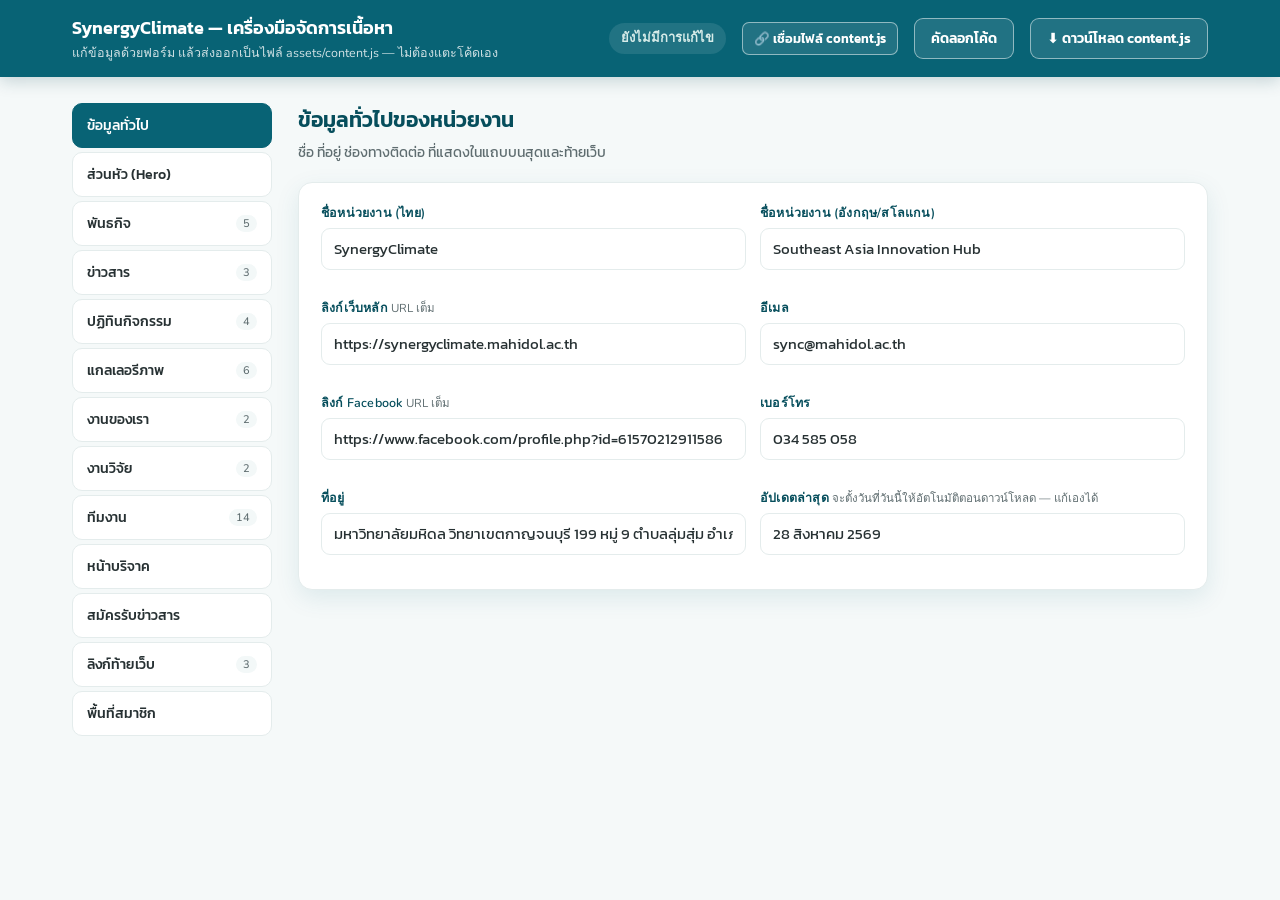
==== admin.html @ 9b673e16 "Initial commit: SynergyClimate hub site Static content hub (content.js-driven) branching off the Syn" ====
<!DOCTYPE html>
<html lang="th">
<head>
<meta charset="UTF-8">
<meta name="viewport" content="width=device-width, initial-scale=1.0">
<title>SynergyClimate — เครื่องมือจัดการเนื้อหา</title>
<meta name="robots" content="noindex, nofollow">

<link rel="preconnect" href="https://fonts.googleapis.com">
<link rel="preconnect" href="https://fonts.gstatic.com" crossorigin>
<link href="https://fonts.googleapis.com/css2?family=Kanit:wght@300;400;500;600;700&family=Nunito:wght@600;700;800&family=Poppins:wght@400;500;600;700&display=swap" rel="stylesheet">

<style>
:root{
  --teal:#086375;--teal-dark:#064e5c;--teal-deep:#053e49;
  --green:#306f5e;--leaf:#5ca05b;--ink:#273133;--muted:#5f6d70;
  --line:#e4ecec;--bg:#f5f9f9;--bg-soft:#f3f8f8;--bg-mint:#eaf4f0;
  --amber:#b4762a;--amber-soft:#fdf4e4;--danger:#c0473b;--danger-soft:#fbeae8;
  --shadow:0 8px 24px rgba(8,99,117,.10);--radius:14px;
  --ff-th:"Kanit","Poppins",system-ui,sans-serif;--ff-ac:"Nunito","Poppins",sans-serif;
}
*{box-sizing:border-box}
html{scroll-behavior:smooth}
body{margin:0;font-family:var(--ff-th);background:var(--bg);color:var(--ink);line-height:1.6}
h1,h2,h3{font-weight:600;margin:0}
input,textarea{font-family:inherit;font-size:14.5px;color:var(--ink)}
button{font-family:inherit;cursor:pointer}

/* ---- Top bar ---- */
.topbar{
  position:sticky;top:0;z-index:40;background:var(--teal);color:#fff;
  box-shadow:0 4px 16px rgba(5,62,73,.2);
}
.topbar-in{max-width:1180px;margin:0 auto;padding:14px 22px;display:flex;align-items:center;gap:16px;flex-wrap:wrap}
.topbar h1{font-size:18px}
.topbar .sub{font-size:12.5px;opacity:.82;font-family:var(--ff-ac)}
.topbar .spacer{flex:1}
.status{font-size:13px;padding:5px 12px;border-radius:999px;font-weight:600;font-family:var(--ff-ac)}
.status.dirty{background:rgba(255,255,255,.16);color:#fff}
.status.clean{background:rgba(255,255,255,.10);color:#d7ece9}
.btn{
  display:inline-flex;align-items:center;gap:7px;padding:9px 16px;border-radius:9px;
  border:1.5px solid transparent;font-weight:600;font-size:14px;transition:transform .1s,background .15s;
}
.btn:hover{transform:translateY(-1px)}
.btn-primary{background:var(--leaf);color:#fff}
.btn-primary:hover{background:#4f9250}
.btn-ghost{background:rgba(255,255,255,.1);color:#fff;border-color:rgba(255,255,255,.5)}
.btn-ghost:hover{background:rgba(255,255,255,.18)}
.btn-outline{background:#fff;color:var(--teal);border-color:var(--line)}
.btn-outline:hover{background:var(--bg-mint)}
.btn-danger{background:var(--danger-soft);color:var(--danger);border-color:#f0cfc9}
.btn-danger:hover{background:#f7ded9}
.btn-sm{padding:6px 11px;font-size:12.5px;border-radius:7px}
.btn:disabled{opacity:.45;cursor:not-allowed;transform:none}

/* ---- Layout ---- */
.shell{max-width:1180px;margin:0 auto;padding:26px 22px 80px;display:grid;grid-template-columns:200px 1fr;gap:26px}
.tabs{display:flex;flex-direction:column;gap:4px;position:sticky;top:78px;align-self:start}
.tab{
  text-align:left;background:#fff;border:1px solid var(--line);border-radius:10px;
  padding:11px 14px;font-size:14px;color:var(--ink);font-weight:500;display:flex;
  align-items:center;justify-content:space-between;gap:8px;
}
.tab .n{font-size:11px;color:var(--muted);background:var(--bg-soft);padding:1px 7px;border-radius:999px;font-family:var(--ff-ac)}
.tab:hover{border-color:#cfe2e2}
.tab.active{background:var(--teal);color:#fff;border-color:var(--teal)}
.tab.active .n{background:rgba(255,255,255,.18);color:#fff}

.panel{display:none}
.panel.active{display:block}
.panel-head{margin-bottom:18px}
.panel-head h2{font-size:21px;color:var(--teal-dark)}
.panel-head p{margin:6px 0 0;color:var(--muted);font-size:13.5px}

/* ---- Cards / forms ---- */
.card{background:#fff;border:1px solid var(--line);border-radius:var(--radius);box-shadow:var(--shadow);padding:20px 22px;margin-bottom:16px}
.grid2{display:grid;grid-template-columns:1fr 1fr;gap:14px}
.field{display:flex;flex-direction:column;gap:5px;margin-bottom:14px}
.field:last-child{margin-bottom:0}
.field span{font-size:12.5px;font-weight:600;color:var(--teal-dark);font-family:var(--ff-ac);letter-spacing:.2px}
.field small{color:var(--muted);font-weight:400;font-size:11.5px;text-transform:none;letter-spacing:0}
.field input[type=text],.field input[type=url],.field input[type=date],.field textarea{
  padding:9px 12px;border:1.5px solid var(--line);border-radius:9px;background:#fff;width:100%;
}
.field input:focus,.field textarea:focus{outline:none;border-color:var(--teal)}
.field textarea{resize:vertical;min-height:64px}
.checkfield{display:flex;align-items:center;gap:9px;font-size:14px;font-weight:600;color:var(--teal-dark)}
.checkfield input{width:17px;height:17px}

.item-card{
  border:1.5px solid var(--line);border-radius:12px;padding:16px 18px;margin-bottom:14px;background:var(--bg-soft);
  position:relative;
}
.item-head{display:flex;align-items:center;justify-content:space-between;margin-bottom:10px}
.item-head .tag{font-size:11.5px;font-weight:700;color:#fff;background:var(--green);padding:2px 10px;border-radius:999px;font-family:var(--ff-ac)}
.item-ctrl{display:flex;gap:6px}
.item-ctrl button{width:30px;height:30px;border-radius:8px;border:1px solid var(--line);background:#fff;color:var(--teal);font-size:14px;line-height:1}
.item-ctrl button:hover{background:var(--bg-mint)}
.item-ctrl button.danger{color:var(--danger)}
.item-ctrl button.danger:hover{background:var(--danger-soft)}
.add-row{margin-top:6px}
.empty-hint{color:var(--muted);font-size:13.5px;padding:18px;text-align:center;border:1.5px dashed var(--line);border-radius:12px}

.warn{
  background:var(--amber-soft);border:1px solid #ecd8ab;color:#7a5117;border-radius:10px;
  padding:11px 14px;font-size:13px;margin-bottom:16px;display:flex;gap:9px;align-items:flex-start;
}
.warn b{color:var(--amber)}
.load-box{
  background:#fff;border:1.5px dashed var(--line);border-radius:12px;padding:16px 18px;margin-bottom:18px;
  display:flex;align-items:center;gap:12px;flex-wrap:wrap;font-size:13.5px;color:var(--muted);
}
.load-box input[type=file]{font-size:13px}

.methods-title{font-size:13px;font-weight:700;color:var(--teal-dark);margin:16px 0 8px;font-family:var(--ff-ac)}

/* ---- Modal (code output) ---- */
.modal-bg{
  position:fixed;inset:0;background:rgba(5,30,35,.55);z-index:80;display:none;
  align-items:center;justify-content:center;padding:26px;
}
.modal-bg.show{display:flex}
.modal{
  background:#fff;border-radius:16px;max-width:820px;width:100%;max-height:82vh;
  display:flex;flex-direction:column;box-shadow:0 30px 70px rgba(0,0,0,.35);
}
.modal-head{padding:18px 22px;border-bottom:1px solid var(--line);display:flex;align-items:center;gap:12px}
.modal-head h3{font-size:16.5px;color:var(--teal-dark)}
.modal-head .spacer{flex:1}
.modal-body{padding:18px 22px;overflow:auto}
.modal-body textarea{
  width:100%;min-height:340px;font-family:ui-monospace,Consolas,monospace;font-size:12.5px;
  border:1px solid var(--line);border-radius:10px;padding:14px;background:#fbfdfd;white-space:pre;
}
.modal-foot{padding:14px 22px;border-top:1px solid var(--line);display:flex;gap:10px;justify-content:flex-end}
.close-x{background:none;border:0;font-size:20px;color:var(--muted);line-height:1;padding:4px}

@media (max-width:820px){
  .shell{grid-template-columns:1fr}
  .tabs{position:static;flex-direction:row;flex-wrap:wrap}
  .grid2{grid-template-columns:1fr}
}
</style>
</head>
<body>

<div class="topbar">
  <div class="topbar-in">
    <div>
      <h1>SynergyClimate — เครื่องมือจัดการเนื้อหา</h1>
      <div class="sub">แก้ข้อมูลด้วยฟอร์ม แล้วส่งออกเป็นไฟล์ assets/content.js — ไม่ต้องแตะโค้ดเอง</div>
    </div>
    <div class="spacer"></div>
    <span id="statusPill" class="status clean">ยังไม่มีการแก้ไข</span>
    <span id="fsConnectStatus" class="sub" style="display:none"></span>
    <span id="fsUnsupportedNote" class="sub" style="display:none">เบราว์เซอร์นี้บันทึกไฟล์ตรงไม่ได้ — ใช้ปุ่มดาวน์โหลดแทน</span>
    <button class="btn btn-ghost btn-sm" id="btnConnectFile" style="display:none">🔗 เชื่อมไฟล์ content.js</button>
    <button class="btn btn-ghost" id="btnCopy">คัดลอกโค้ด</button>
    <button class="btn btn-ghost" id="btnDownload">⬇ ดาวน์โหลด content.js</button>
    <button class="btn btn-primary" id="btnSaveDirect" style="display:none">💾 อัปเดต content.js เลย</button>
  </div>
</div>

<div class="shell">
  <nav class="tabs" id="tabs"></nav>
  <main id="panels"></main>
</div>

<div class="modal-bg" id="modalBg">
  <div class="modal">
    <div class="modal-head">
      <h3>โค้ด content.js ที่สร้างจากข้อมูลปัจจุบัน</h3>
      <div class="spacer"></div>
      <button class="close-x" id="modalClose">✕</button>
    </div>
    <div class="modal-body">
      <p style="margin:0 0 10px;color:var(--muted);font-size:13.5px">
        คัดลอกข้อความทั้งหมดด้านล่าง แล้ววางทับไฟล์ <code>assets/content.js</code> เดิม
        หรือกดปุ่ม "ดาวน์โหลด" เพื่อได้ไฟล์พร้อมใช้ทันที —
        หรือถ้าเชื่อมไฟล์ไว้แล้ว ใช้ปุ่ม <b>"💾 อัปเดต content.js เลย"</b> ที่แถบด้านบนแทนได้เลย ไม่ต้องคัดลอก-วางเอง
      </p>
      <textarea id="codeOut" readonly spellcheck="false"></textarea>
    </div>
    <div class="modal-foot">
      <button class="btn btn-outline" id="btnCopy2">คัดลอกโค้ด</button>
      <button class="btn btn-primary" id="btnDownload2">⬇ ดาวน์โหลดไฟล์</button>
    </div>
  </div>
</div>

<!-- โหลดข้อมูลปัจจุบันจาก content.js อัตโนมัติ (ไฟล์ต้องอยู่โฟลเดอร์เดียวกับเว็บ) -->
<script src="assets/content.js"></script>

<script>
(function () {
  "use strict";

  /* ---------------------------------------------------------------------
   *  ข้อมูลตั้งต้น: ถ้ามี window.SYNC จาก assets/content.js ให้ใช้เลย
   *  ถ้าไม่มี (เช่น เปิดไฟล์นี้แยกไว้) จะเริ่มจากโครงสร้างว่างเปล่า
   * ------------------------------------------------------------------- */
  function blankState() {
    return {
      site: { brandTh:"", brandEn:"", mainSite:"", email:"", facebook:"", phone:"", address:"", updated:"" },
      memberArea: { enabled:false, label:"สำหรับสมาชิก", url:"" },
      hero: { eyebrow:"", titleTh:"", subtitle:"", primaryLabel:"", primaryHref:"", secondaryLabel:"", secondaryHref:"" },
      mission: { intro:"", pillars:[] },
      news: [], events: [], gallery: [], projects: [], publications: [], team: [],
      research: { intro:"", murexEnabled:true, murexLabel:"ดูผลงานวิจัยทั้งหมดบน MUREX (Mahidol Research EXperts)", murexUrl:"https://murex.mahidol.ac.th/" },
      donate: { intro:"", methods:[], qrImage:"", officialLabel:"", officialHref:"", note:"" },
      newsletter: { enabled:false, title:"", subtitle:"", actionUrl:"", emailField:"email", buttonLabel:"สมัครรับข่าวสาร", note:"" },
      footerLinks: [],
    };
  }

  var state = window.SYNC ? JSON.parse(JSON.stringify(window.SYNC)) : blankState();
  var loadedFromFile = !!window.SYNC;
  var dirty = false;

  function markDirty() {
    dirty = true;
    var pill = document.getElementById("statusPill");
    pill.textContent = "มีการแก้ไขที่ยังไม่ได้ดาวน์โหลด";
    pill.className = "status dirty";
  }
  window.addEventListener("beforeunload", function (e) {
    if (dirty) { e.preventDefault(); e.returnValue = ""; }
  });

  /* ---------------------------------------------------------------------
   *  Helper: สร้างฟอร์มช่องเดียว (สำหรับ object เดี่ยว เช่น site, hero)
   * ------------------------------------------------------------------- */
  function el(tag, cls, html) {
    var e = document.createElement(tag);
    if (cls) e.className = cls;
    if (html != null) e.innerHTML = html;
    return e;
  }

  function makeField(labelText, hint, value, onChange, opts) {
    opts = opts || {};
    var wrap = el("label", "field");
    wrap.appendChild(el("span", null, labelText + (hint ? ' <small>' + hint + '</small>' : "")));
    var input;
    if (opts.textarea) {
      input = document.createElement("textarea");
    } else {
      input = document.createElement("input");
      input.type = opts.type || "text";
    }
    input.value = value || "";
    if (opts.placeholder) input.placeholder = opts.placeholder;
    input.addEventListener("input", function () {
      onChange(input.value);
      markDirty();
    });
    wrap.appendChild(input);
    return wrap;
  }

  function makeCheckField(labelText, checked, onChange) {
    var wrap = el("label", "field checkfield");
    var input = document.createElement("input");
    input.type = "checkbox";
    input.checked = !!checked;
    input.addEventListener("change", function () { onChange(input.checked); markDirty(); });
    wrap.appendChild(input);
    wrap.appendChild(document.createTextNode(labelText));
    return wrap;
  }

  /* ---------------------------------------------------------------------
   *  Helper: ตัวแก้ไข "รายการ" (list ของ object) เช่น news, events, team
   * ------------------------------------------------------------------- */
  function renderListEditor(container, list, fields, opts) {
    opts = opts || {};
    container.innerHTML = "";
    if (!list.length) {
      container.appendChild(el("div", "empty-hint", "ยังไม่มีรายการ — กดปุ่ม “+ เพิ่ม" + (opts.itemNoun || "รายการ") + "” ด้านล่าง"));
    }
    list.forEach(function (item, idx) {
      var card = el("div", "item-card");
      var head = el("div", "item-head");
      head.appendChild(el("span", "tag", (opts.itemNoun || "รายการ") + " #" + (idx + 1)));
      var ctrl = el("div", "item-ctrl");

      var up = el("button", null, "↑"); up.title = "เลื่อนขึ้น"; up.disabled = idx === 0;
      up.addEventListener("click", function () {
        if (idx === 0) return;
        var tmp = list[idx - 1]; list[idx - 1] = list[idx]; list[idx] = tmp;
        markDirty(); renderListEditor(container, list, fields, opts);
      });
      var down = el("button", null, "↓"); down.title = "เลื่อนลง"; down.disabled = idx === list.length - 1;
      down.addEventListener("click", function () {
        if (idx === list.length - 1) return;
        var tmp = list[idx + 1]; list[idx + 1] = list[idx]; list[idx] = tmp;
        markDirty(); renderListEditor(container, list, fields, opts);
      });
      var del = el("button", "danger", "✕"); del.title = "ลบรายการนี้";
      del.addEventListener("click", function () {
        if (!confirm("ลบ" + (opts.itemNoun || "รายการ") + "นี้ใช่ไหม?")) return;
        list.splice(idx, 1);
        markDirty(); renderListEditor(container, list, fields, opts);
      });
      ctrl.appendChild(up); ctrl.appendChild(down); ctrl.appendChild(del);
      head.appendChild(ctrl);
      card.appendChild(head);

      // เรียงฟิลด์ตามลำดับที่กำหนดไว้จริง ๆ (ไม่ใช่ full ก่อนเสมอ) —
      // จัดเป็นแถว 2 คอลัมน์เมื่อเจอฟิลด์ไม่ full ติดกัน แล้วขึ้นเต็มแถวเมื่อเจอฟิลด์ full
      var pendingGrid = null;
      function flushGrid() {
        if (pendingGrid && pendingGrid.children.length) card.appendChild(pendingGrid);
        pendingGrid = null;
      }
      fields.forEach(function (f) {
        var fieldWrap = makeField(f.label, f.hint, item[f.key], function (v) { item[f.key] = v; }, {
          textarea: f.type === "textarea",
          type: f.type === "date" ? "date" : "text",
          placeholder: f.placeholder,
        });
        if (f.full) {
          flushGrid();
          card.appendChild(fieldWrap);
        } else {
          if (!pendingGrid) pendingGrid = el("div", "grid2");
          pendingGrid.appendChild(fieldWrap);
        }
      });
      flushGrid();
      container.appendChild(card);
    });

    var addBtn = el("button", "btn btn-outline add-row", "+ เพิ่ม" + (opts.itemNoun || "รายการ"));
    addBtn.addEventListener("click", function () {
      var blank = {};
      fields.forEach(function (f) { blank[f.key] = f.default || ""; });
      list.push(blank);
      markDirty(); renderListEditor(container, list, fields, opts);
    });
    container.appendChild(addBtn);
  }

  /* ---------------------------------------------------------------------
   *  นิยามแท็บทั้งหมด
   * ------------------------------------------------------------------- */
  var TABS = [
    { key: "site", label: "ข้อมูลทั่วไป", count: null },
    { key: "hero", label: "ส่วนหัว (Hero)", count: null },
    { key: "mission", label: "พันธกิจ", count: function () { return state.mission.pillars.length; } },
    { key: "news", label: "ข่าวสาร", count: function () { return state.news.length; } },
    { key: "events", label: "ปฏิทินกิจกรรม", count: function () { return state.events.length; } },
    { key: "gallery", label: "แกลเลอรีภาพ", count: function () { return state.gallery.length; } },
    { key: "projects", label: "งานของเรา", count: function () { return state.projects.length; } },
    { key: "publications", label: "งานวิจัย", count: function () { return state.publications.length; } },
    { key: "team", label: "ทีมงาน", count: function () { return state.team.length; } },
    { key: "donate", label: "หน้าบริจาค", count: null },
    { key: "newsletter", label: "สมัครรับข่าวสาร", count: null },
    { key: "footerLinks", label: "ลิงก์ท้ายเว็บ", count: function () { return state.footerLinks.length; } },
    { key: "memberArea", label: "พื้นที่สมาชิก", count: null },
  ];

  var tabsEl = document.getElementById("tabs");
  var panelsEl = document.getElementById("panels");
  var panelBuilders = {};
  var panelEls = {};

  function activateTab(key) {
    TABS.forEach(function (t) {
      document.getElementById("tab-" + t.key).classList.toggle("active", t.key === key);
      panelEls[t.key].classList.toggle("active", t.key === key);
    });
    location.hash = key;
  }

  TABS.forEach(function (t) {
    var btn = el("button", "tab", '<span>' + t.label + '</span>');
    btn.id = "tab-" + t.key;
    if (t.count) {
      var n = el("span", "n", String(t.count()));
      btn.appendChild(n);
      t._countEl = n;
    }
    btn.addEventListener("click", function () { activateTab(t.key); });
    tabsEl.appendChild(btn);

    var panel = el("div", "panel");
    panel.id = "panel-" + t.key;
    panelsEl.appendChild(panel);
    panelEls[t.key] = panel;
  });

  function refreshCounts() {
    TABS.forEach(function (t) { if (t._countEl) t._countEl.textContent = String(t.count()); });
  }

  /* ---------------------------------------------------------------------
   *  Panel: ข้อมูลทั่วไป (site)
   * ------------------------------------------------------------------- */
  (function buildSitePanel() {
    var p = panelEls.site;
    p.appendChild(el("div", "panel-head", "<h2>ข้อมูลทั่วไปของหน่วยงาน</h2><p>ชื่อ ที่อยู่ ช่องทางติดต่อ ที่แสดงในแถบบนสุดและท้ายเว็บ</p>"));
    var card = el("div", "card");
    var grid = el("div", "grid2");
    var s = state.site;
    grid.appendChild(makeField("ชื่อหน่วยงาน (ไทย)", null, s.brandTh, function (v) { s.brandTh = v; }));
    grid.appendChild(makeField("ชื่อหน่วยงาน (อังกฤษ/สโลแกน)", null, s.brandEn, function (v) { s.brandEn = v; }));
    grid.appendChild(makeField("ลิงก์เว็บหลัก", "URL เต็ม", s.mainSite, function (v) { s.mainSite = v; }));
    grid.appendChild(makeField("อีเมล", null, s.email, function (v) { s.email = v; }));
    grid.appendChild(makeField("ลิงก์ Facebook", "URL เต็ม", s.facebook, function (v) { s.facebook = v; }));
    grid.appendChild(makeField("เบอร์โทร", null, s.phone, function (v) { s.phone = v; }));
    grid.appendChild(makeField("ที่อยู่", null, s.address, function (v) { s.address = v; }));
    grid.appendChild(makeField("อัปเดตล่าสุด", "จะตั้งวันที่วันนี้ให้อัตโนมัติตอนดาวน์โหลด — แก้เองได้", s.updated, function (v) { s.updated = v; }));
    card.appendChild(grid);
    p.appendChild(card);
  })();

  /* ---------------------------------------------------------------------
   *  Panel: Hero
   * ------------------------------------------------------------------- */
  (function buildHeroPanel() {
    var p = panelEls.hero;
    p.appendChild(el("div", "panel-head", "<h2>ส่วนหัว (Hero)</h2><p>ข้อความใหญ่ที่แสดงบนสุดของหน้าเว็บ พร้อมปุ่ม 2 ปุ่ม</p>"));
    var card = el("div", "card");
    var h = state.hero;
    card.appendChild(makeField("ป้ายเล็กด้านบน (eyebrow)", null, h.eyebrow, function (v) { h.eyebrow = v; }));
    card.appendChild(makeField("หัวข้อใหญ่", null, h.titleTh, function (v) { h.titleTh = v; }));
    card.appendChild(makeField("คำอธิบายย่อย", null, h.subtitle, function (v) { h.subtitle = v; }, { textarea: true }));
    var grid = el("div", "grid2");
    grid.appendChild(makeField("ปุ่มหลัก — ข้อความ", null, h.primaryLabel, function (v) { h.primaryLabel = v; }));
    grid.appendChild(makeField("ปุ่มหลัก — ลิงก์", null, h.primaryHref, function (v) { h.primaryHref = v; }));
    grid.appendChild(makeField("ปุ่มรอง — ข้อความ", null, h.secondaryLabel, function (v) { h.secondaryLabel = v; }));
    grid.appendChild(makeField("ปุ่มรอง — ลิงก์", null, h.secondaryHref, function (v) { h.secondaryHref = v; }));
    card.appendChild(grid);
    p.appendChild(card);
  })();

  /* ---------------------------------------------------------------------
   *  Panel: พันธกิจ (mission) — มี intro + รายการเสาหลัก (pillars)
   * ------------------------------------------------------------------- */
  (function buildMissionPanel() {
    var p = panelEls.mission;
    p.appendChild(el("div", "panel-head", "<h2>พันธกิจ</h2><p>ข้อความนำ + รายการเสาหลักของพันธกิจ แสดงเป็นการ์ดถัดจากข่าวสารในหน้าเว็บ</p>"));
    var mo = state.mission;
    var card = el("div", "card");
    card.appendChild(makeField("ข้อความนำ (แสดงเหนือการ์ดเสาหลัก)", null, mo.intro, function (v) { mo.intro = v; }, { textarea: true }));
    p.appendChild(card);

    var listCard = el("div", "card");
    listCard.appendChild(el("div", "methods-title", "เสาหลักของพันธกิจ"));
    var listContainer = el("div");
    listCard.appendChild(listContainer);
    renderListEditor(listContainer, mo.pillars, [
      { key: "title", label: "หัวข้อเสาหลัก", full: true },
      { key: "summary", label: "รายละเอียด", type: "textarea", full: true },
    ], { itemNoun: "เสาหลัก" });
    p.appendChild(listCard);
    var mo2 = new MutationObserver(refreshCounts);
    mo2.observe(listContainer, { childList: true, subtree: true });
  })();

  /* ---------------------------------------------------------------------
   *  Panels แบบรายการ (list): news / events / gallery / projects /
   *  publications / team / footerLinks
   * ------------------------------------------------------------------- */
  function buildListPanel(key, title, desc, fields, itemNoun) {
    var p = panelEls[key];
    p.appendChild(el("div", "panel-head", "<h2>" + title + "</h2><p>" + desc + "</p>"));
    var container = el("div");
    p.appendChild(container);
    renderListEditor(container, state[key], fields, { itemNoun: itemNoun });
    // wrap renderListEditor to also refresh tab counts
    var origList = state[key];
    var mo = new MutationObserver(refreshCounts);
    mo.observe(container, { childList: true, subtree: true });
  }

  buildListPanel("news", "ข่าวสาร", "เรียงจากใหม่ไปเก่า (อันบนสุดจะแสดงก่อน)", [
    { key: "date", label: "วันที่", placeholder: "1 สิงหาคม 2568" },
    { key: "tag", label: "แท็ก", placeholder: "ข่าว / ประกาศ / กิจกรรม" },
    { key: "title", label: "หัวข้อข่าว", full: true },
    { key: "summary", label: "รายละเอียดย่อ", type: "textarea", full: true },
    { key: "image", label: "ลิงก์รูป (ไม่ใส่ก็ได้)" },
    { key: "link", label: "ลิงก์อ่านต่อ (ไม่ใส่ก็ได้)" },
  ], "ข่าว");

  buildListPanel("events", "ปฏิทินกิจกรรม", "วันที่จะถูกบันทึกในรูปแบบ ค.ศ.-เดือน-วัน ให้อัตโนมัติจากช่องเลือกวันที่", [
    { key: "date", label: "วันที่", type: "date" },
    { key: "time", label: "เวลา", placeholder: "09:00–16:00 (เว้นว่างได้)" },
    { key: "title", label: "ชื่อกิจกรรม", full: true },
    { key: "location", label: "สถานที่" },
    { key: "link", label: "ลิงก์รายละเอียด (ไม่ใส่ก็ได้)" },
  ], "กิจกรรม");

  buildListPanel("gallery", "แกลเลอรีภาพกิจกรรม", "ใส่ลิงก์รูปและคำบรรยายสั้น ๆ — เว้นรูปว่างได้ (จะขึ้นลายใบไม้แทน)", [
    { key: "image", label: "ลิงก์รูป (URL)", full: true },
    { key: "caption", label: "คำบรรยายภาพ", full: true },
  ], "รูป");

  buildListPanel("projects", "งานของเรา / โครงการ", "โครงการหรือแผนงานที่กำลังดำเนินการหรือเสร็จสิ้นแล้ว", [
    { key: "title", label: "ชื่อโครงการ", full: true },
    { key: "status", label: "สถานะ", placeholder: "กำลังดำเนินการ / เสร็จสิ้น / เตรียมการ" },
    { key: "summary", label: "รายละเอียดย่อ", type: "textarea", full: true },
    { key: "image", label: "ลิงก์รูป (ไม่ใส่ก็ได้)" },
    { key: "link", label: "ลิงก์รายละเอียด (ไม่ใส่ก็ได้)" },
  ], "โครงการ");

  /* ---------------------------------------------------------------------
   *  การ์ดตั้งค่า: ลิงก์ MUREX (Mahidol Research EXperts) — อยู่ในแท็บ "งานวิจัย"
   * ------------------------------------------------------------------- */
  (function buildResearchMurexCard() {
    var p = panelEls.publications;
    p.appendChild(el("div", "panel-head", "<h2>ลิงก์ MUREX (Mahidol Research EXperts)</h2><p>ปุ่ม \"ดูผลงานวิจัยทั้งหมดบน MUREX\" ที่แสดงท้ายส่วนงานวิจัยในหน้าเว็บ — ลิงก์ไปยังฐานข้อมูลนักวิจัย/ผลงานกลางของมหาวิทยาลัยมหิดล (murex.mahidol.ac.th)</p>"));
    var card = el("div", "card");
    var r = state.research;
    card.appendChild(makeField("คำอธิบายขอบเขตงานวิจัย (แสดงเหนือรายการผลงาน)", null, r.intro, function (v) { r.intro = v; }, { textarea: true }));
    card.appendChild(makeCheckField("แสดงปุ่มลิงก์ไป MUREX", r.murexEnabled, function (v) { r.murexEnabled = v; }));
    card.appendChild(makeField("ข้อความปุ่ม", null, r.murexLabel, function (v) { r.murexLabel = v; }));
    card.appendChild(makeField("ลิงก์ MUREX", "ค่าเริ่มต้นคือหน้าแรก MUREX — แนะนำให้เปลี่ยนเป็นลิงก์หน้าหน่วยงาน/นักวิจัยของทีมโดยตรง (หาได้ที่ murex.mahidol.ac.th)", r.murexUrl, function (v) { r.murexUrl = v; }));
    p.appendChild(card);
  })();

  buildListPanel("publications", "งานวิจัย / เอกสารเผยแพร่", "ผลงานวิจัยและรายงานที่เผยแพร่", [
    { key: "year", label: "ปี" },
    { key: "title", label: "ชื่อผลงาน", full: true },
    { key: "authors", label: "ผู้เขียน" },
    { key: "venue", label: "ประเภท", placeholder: "Working Paper / Journal / Technical Report" },
    { key: "link", label: "ลิงก์ไฟล์ PDF (ไม่ใส่ก็ได้)" },
  ], "ผลงาน");

  buildListPanel("team", "ทีมงาน / บุคลากร", "รายชื่อทีมงาน — ไม่ใส่รูปได้ (จะขึ้นเป็นช่องลายใบไม้แทน)", [
    { key: "name", label: "ชื่อ–นามสกุล" },
    { key: "role", label: "ตำแหน่ง" },
    { key: "photo", label: "ลิงก์รูปถ่าย (ไม่ใส่ก็ได้)" },
    { key: "photoPosition", label: "ตำแหน่งโฟกัสรูป (ไม่ใส่ก็ได้)", placeholder: "เช่น center top / center 15% / center bottom", full: true },
    { key: "link", label: "ลิงก์โปรไฟล์ (ไม่ใส่ก็ได้)" },
  ], "คน");

  buildListPanel("footerLinks", "ลิงก์ท้ายเว็บ", "เมนูลิงก์ที่แสดงในส่วนท้ายเว็บ (footer)", [
    { key: "label", label: "ข้อความลิงก์" },
    { key: "href", label: "URL" },
  ], "ลิงก์");

  /* ---------------------------------------------------------------------
   *  Panel: หน้าบริจาค (donate) — มี methods เป็น list ซ้อนอยู่ข้างใน
   * ------------------------------------------------------------------- */
  (function buildDonatePanel() {
    var p = panelEls.donate;
    p.appendChild(el("div", "panel-head", "<h2>หน้าบริจาค</h2><p>ข้อมูลช่องทางบริจาค — ควรใช้ช่องทางทางการของมหาวิทยาลัยและตรวจสอบกับหน่วยงานการเงินก่อนเผยแพร่</p>"));
    p.appendChild(el("div", "warn", "<b>⚠️ ข้อควรระวัง:</b> ตรวจสอบให้แน่ใจว่าไม่มีข้อความในวงเล็บ [ ... ] หลงเหลืออยู่ก่อนเผยแพร่จริง"));

    var d = state.donate;
    var card = el("div", "card");
    card.appendChild(makeField("ข้อความนำ", null, d.intro, function (v) { d.intro = v; }, { textarea: true }));
    p.appendChild(card);

    var mCard = el("div", "card");
    mCard.appendChild(el("div", "methods-title", "ช่องทางบริจาค"));
    var mContainer = el("div");
    mCard.appendChild(mContainer);
    renderListEditor(mContainer, d.methods, [
      { key: "label", label: "หัวข้อ", placeholder: "ชื่อบัญชี / ธนาคาร / พร้อมเพย์" },
      { key: "value", label: "ข้อมูล", full: true },
      { key: "note", label: "หมายเหตุ (ไม่ใส่ก็ได้)", full: true },
    ], { itemNoun: "ช่องทาง" });
    p.appendChild(mCard);

    var card2 = el("div", "card");
    card2.appendChild(makeField("ลิงก์รูป QR พร้อมเพย์ (ไม่ใส่ก็ได้)", null, d.qrImage, function (v) { d.qrImage = v; }));
    var grid = el("div", "grid2");
    grid.appendChild(makeField("ข้อความลิงก์ช่องทางทางการ", null, d.officialLabel, function (v) { d.officialLabel = v; }));
    grid.appendChild(makeField("ลิงก์หน้าบริจาคทางการ (ไม่ใส่ก็ได้)", null, d.officialHref, function (v) { d.officialHref = v; }));
    card2.appendChild(grid);
    card2.appendChild(makeField("หมายเหตุท้ายกล่อง", null, d.note, function (v) { d.note = v; }, { textarea: true }));
    p.appendChild(card2);
  })();

  /* ---------------------------------------------------------------------
   *  Panel: สมัครรับข่าวสาร (newsletter)
   * ------------------------------------------------------------------- */
  (function buildNewsletterPanel() {
    var p = panelEls.newsletter;
    p.appendChild(el("div", "panel-head", "<h2>สมัครรับข่าวสาร</h2><p>แถบฟอร์มอีเมล — ต้องเชื่อมกับบริการอย่าง MailerLite/Brevo ก่อนถึงจะเก็บรายชื่อได้ (ดู README)</p>"));
    var n = state.newsletter;
    var card = el("div", "card");
    card.appendChild(makeCheckField("เปิดใช้งานแถบสมัครรับข่าวสาร", n.enabled, function (v) { n.enabled = v; }));
    card.appendChild(makeField("หัวข้อ", null, n.title, function (v) { n.title = v; }));
    card.appendChild(makeField("คำอธิบายย่อย", null, n.subtitle, function (v) { n.subtitle = v; }, { textarea: true }));
    var grid = el("div", "grid2");
    grid.appendChild(makeField("Action URL ของฟอร์ม", "จากบริการ newsletter", n.actionUrl, function (v) { n.actionUrl = v; }));
    grid.appendChild(makeField("ชื่อช่องอีเมล (emailField)", "MailerLite: fields[email] · Brevo/Mailchimp: EMAIL", n.emailField, function (v) { n.emailField = v; }));
    card.appendChild(grid);
    card.appendChild(makeField("ข้อความปุ่ม", null, n.buttonLabel, function (v) { n.buttonLabel = v; }));
    card.appendChild(makeField("หมายเหตุใต้ฟอร์ม", null, n.note, function (v) { n.note = v; }));
    p.appendChild(card);
  })();

  /* ---------------------------------------------------------------------
   *  Panel: พื้นที่สมาชิก (memberArea)
   * ------------------------------------------------------------------- */
  (function buildMemberPanel() {
    var p = panelEls.memberArea;
    p.appendChild(el("div", "panel-head", "<h2>พื้นที่เฉพาะสมาชิก</h2><p>ปุ่ม 🔒 มุมขวาบน — เป็นแค่ลิงก์ไปยังพื้นที่จริงที่มีระบบล็อกอินเอง (เช่น Google Sheet ที่แชร์เฉพาะบัญชี) ดู README-พื้นที่สมาชิก.md</p>"));
    var m = state.memberArea;
    var card = el("div", "card");
    card.appendChild(makeCheckField("แสดงปุ่มพื้นที่สมาชิก", m.enabled, function (v) { m.enabled = v; }));
    card.appendChild(makeField("ข้อความปุ่ม", null, m.label, function (v) { m.label = v; }));
    card.appendChild(makeField("ลิงก์พื้นที่สมาชิก", "ตั้งค่าแชร์เฉพาะสมาชิกไว้แล้ว", m.url, function (v) { m.url = v; }));
    p.appendChild(card);
  })();

  /* ---------------------------------------------------------------------
   *  ตัวสร้างโค้ด content.js จาก state
   * ------------------------------------------------------------------- */
  function jsStr(s) {
    s = (s === undefined || s === null) ? "" : String(s);
    return '"' + s.replace(/\\/g, "\\\\").replace(/"/g, '\\"').replace(/\r?\n/g, "\\n") + '"';
  }
  function pad(n) { return "  ".repeat(n); }

  function serializeObj(obj, keyOrder, indent) {
    var lines = [];
    keyOrder.forEach(function (k) {
      lines.push(pad(indent) + k + ": " + jsStr(obj[k]) + ",");
    });
    return lines.join("\n");
  }

  function serializeList(list, keyOrder, indent) {
    if (!list.length) return pad(indent) + "";
    return list.map(function (item) {
      var inner = keyOrder.map(function (k) {
        return pad(indent + 1) + k + ": " + jsStr(item[k]) + ",";
      }).join("\n");
      return pad(indent) + "{\n" + inner + "\n" + pad(indent) + "},";
    }).join("\n");
  }

  function todayThaiDate() {
    var months = ["มกราคม","กุมภาพันธ์","มีนาคม","เมษายน","พฤษภาคม","มิถุนายน","กรกฎาคม","สิงหาคม","กันยายน","ตุลาคม","พฤศจิกายน","ธันวาคม"];
    var d = new Date();
    return d.getDate() + " " + months[d.getMonth()] + " " + (d.getFullYear() + 543);
  }

  function generateCode() {
    state.site.updated = todayThaiDate();
    var s = state, out = [];
    out.push("/* ============================================================================");
    out.push(" *  content.js  —  ไฟล์เนื้อหาของเว็บ SynergyClimate");
    out.push(" *  ไฟล์นี้สร้าง/อัปเดตโดยเครื่องมือ admin.html — แก้ต่อผ่านฟอร์มได้เสมอ");
    out.push(" *  (หรือจะแก้ในไฟล์นี้ตรง ๆ ก็ได้ตามคู่มือ README-วิธีอัปเดต.md)");
    out.push(" * ========================================================================== */");
    out.push("");
    out.push("window.SYNC = {");
    out.push("");
    out.push("  site: {");
    out.push(serializeObj(s.site, ["brandTh","brandEn","mainSite","email","facebook","phone","address","updated"], 2));
    out.push("  },");
    out.push("");
    out.push("  memberArea: {");
    out.push(pad(2) + "enabled: " + !!s.memberArea.enabled + ",");
    out.push(serializeObj(s.memberArea, ["label","url"], 2));
    out.push("  },");
    out.push("");
    out.push("  hero: {");
    out.push(serializeObj(s.hero, ["eyebrow","titleTh","subtitle","primaryLabel","primaryHref","secondaryLabel","secondaryHref"], 2));
    out.push("  },");
    out.push("");
    out.push("  mission: {");
    out.push(pad(2) + "intro: " + jsStr(s.mission.intro) + ",");
    out.push(pad(2) + "pillars: [");
    out.push(serializeList(s.mission.pillars, ["title","summary"], 3));
    out.push(pad(2) + "],");
    out.push("  },");
    out.push("");
    out.push("  news: [");
    out.push(serializeList(s.news, ["date","tag","title","summary","image","link"], 2));
    out.push("  ],");
    out.push("");
    out.push("  events: [");
    out.push(serializeList(s.events, ["date","time","title","location","link"], 2));
    out.push("  ],");
    out.push("");
    out.push("  gallery: [");
    out.push(serializeList(s.gallery, ["image","caption"], 2));
    out.push("  ],");
    out.push("");
    out.push("  projects: [");
    out.push(serializeList(s.projects, ["title","status","summary","image","link"], 2));
    out.push("  ],");
    out.push("");
    out.push("  research: {");
    out.push(pad(2) + "intro: " + jsStr(s.research.intro) + ",");
    out.push(pad(2) + "murexEnabled: " + !!s.research.murexEnabled + ",");
    out.push(serializeObj(s.research, ["murexLabel","murexUrl"], 2));
    out.push("  },");
    out.push("");
    out.push("  publications: [");
    out.push(serializeList(s.publications, ["year","title","authors","venue","link"], 2));
    out.push("  ],");
    out.push("");
    out.push("  team: [");
    out.push(serializeList(s.team, ["name","role","photo","photoPosition","link"], 2));
    out.push("  ],");
    out.push("");
    out.push("  donate: {");
    out.push(pad(2) + "intro: " + jsStr(s.donate.intro) + ",");
    out.push(pad(2) + "methods: [");
    out.push(serializeList(s.donate.methods, ["label","value","note"], 3));
    out.push(pad(2) + "],");
    out.push(serializeObj(s.donate, ["qrImage","officialLabel","officialHref","note"], 2));
    out.push("  },");
    out.push("");
    out.push("  newsletter: {");
    out.push(pad(2) + "enabled: " + !!s.newsletter.enabled + ",");
    out.push(serializeObj(s.newsletter, ["title","subtitle","actionUrl","emailField","buttonLabel","note"], 2));
    out.push("  },");
    out.push("");
    out.push("  footerLinks: [");
    out.push(serializeList(s.footerLinks, ["label","href"], 2));
    out.push("  ],");
    out.push("};");
    out.push("");
    return out.join("\n");
  }

  /* ---------------------------------------------------------------------
   *  ปุ่มดาวน์โหลด / คัดลอก / preview modal
   * ------------------------------------------------------------------- */
  var modalBg = document.getElementById("modalBg");
  var codeOut = document.getElementById("codeOut");

  function showModal() {
    codeOut.value = generateCode();
    modalBg.classList.add("show");
    refreshSiteUpdatedField();
  }
  function refreshSiteUpdatedField() {
    // sync the "updated" field UI if user is on the site tab
    var inputs = panelEls.site.querySelectorAll(".field");
    // simplest: just re-render site panel value via direct query (last field is "updated")
  }
  function hideModal() { modalBg.classList.remove("show"); }

  document.getElementById("modalClose").addEventListener("click", hideModal);
  modalBg.addEventListener("click", function (e) { if (e.target === modalBg) hideModal(); });

  function doDownload() {
    var code = generateCode();
    var blob = new Blob([code], { type: "text/javascript;charset=utf-8" });
    var url = URL.createObjectURL(blob);
    var a = document.createElement("a");
    a.href = url; a.download = "content.js";
    document.body.appendChild(a); a.click(); document.body.removeChild(a);
    setTimeout(function () { URL.revokeObjectURL(url); }, 4000);
    dirty = false;
    var pill = document.getElementById("statusPill");
    pill.textContent = "ดาวน์โหลดล่าสุดแล้ว ✓";
    pill.className = "status clean";
  }

  function doCopy() {
    var code = generateCode();
    navigator.clipboard.writeText(code).then(function () {
      alert("คัดลอกโค้ดแล้ว — นำไปวางทับไฟล์ assets/content.js ได้เลย");
    }).catch(function () {
      showModal();
      codeOut.select();
      alert("คัดลอกอัตโนมัติไม่ได้ — เลือกข้อความในกล่องแล้วกด Ctrl/Cmd+C ได้เลย");
    });
  }

  document.getElementById("btnDownload").addEventListener("click", doDownload);
  document.getElementById("btnDownload2").addEventListener("click", doDownload);
  document.getElementById("btnCopy").addEventListener("click", function () { showModal(); });
  document.getElementById("btnCopy2").addEventListener("click", function () {
    codeOut.select(); document.execCommand && document.execCommand("copy");
    navigator.clipboard && navigator.clipboard.writeText(codeOut.value).catch(function(){});
  });

  /* ---------------------------------------------------------------------
   *  บันทึกทับไฟล์ content.js ได้โดยตรง (ไม่ต้องดาวน์โหลด/คัดลอกเอง)
   *  ใช้ File System Access API — รองรับเฉพาะ Chrome / Edge และตระกูล
   *  Chromium (ยังไม่รองรับใน Safari / Firefox ณ ตอนที่เขียนโค้ดนี้)
   * ------------------------------------------------------------------- */
  var FS_SUPPORTED = (typeof window.showOpenFilePicker === "function");
  var fileHandle = null;
  var IDB_NAME = "synco-admin-db", IDB_STORE = "handles", IDB_KEY = "contentJsHandle";

  var fsConnectStatus = document.getElementById("fsConnectStatus");
  var btnConnectFile = document.getElementById("btnConnectFile");
  var btnSaveDirect = document.getElementById("btnSaveDirect");
  var fsUnsupportedNote = document.getElementById("fsUnsupportedNote");

  function idbOpen() {
    return new Promise(function (resolve, reject) {
      var req = indexedDB.open(IDB_NAME, 1);
      req.onupgradeneeded = function () { req.result.createObjectStore(IDB_STORE); };
      req.onsuccess = function () { resolve(req.result); };
      req.onerror = function () { reject(req.error); };
    });
  }
  function idbGetHandle() {
    return idbOpen().then(function (db) {
      return new Promise(function (resolve, reject) {
        var tx = db.transaction(IDB_STORE, "readonly");
        var g = tx.objectStore(IDB_STORE).get(IDB_KEY);
        g.onsuccess = function () { resolve(g.result || null); };
        g.onerror = function () { reject(g.error); };
      });
    }).catch(function () { return null; });
  }
  function idbSetHandle(handle) {
    return idbOpen().then(function (db) {
      return new Promise(function (resolve, reject) {
        var tx = db.transaction(IDB_STORE, "readwrite");
        tx.objectStore(IDB_STORE).put(handle, IDB_KEY);
        tx.oncomplete = function () { resolve(); };
        tx.onerror = function () { reject(tx.error); };
      });
    }).catch(function () { /* จำไฟล์ไม่ได้ก็ไม่เป็นไร — แค่ต้องเชื่อมใหม่ตอนเปิดครั้งถัดไป */ });
  }

  function updateFsUI(pendingPermission) {
    if (!FS_SUPPORTED) return;
    btnConnectFile.style.display = "";
    if (fileHandle) {
      fsConnectStatus.style.display = "";
      fsConnectStatus.textContent = pendingPermission
        ? "🔗 เชื่อมกับ " + (fileHandle.name || "content.js") + " ไว้แล้ว — กด \"อัปเดต\" เพื่อยืนยันสิทธิ์เขียนไฟล์อีกครั้ง"
        : "🔗 เชื่อมกับ " + (fileHandle.name || "content.js") + " แล้ว";
      btnConnectFile.textContent = "เปลี่ยนไฟล์ที่เชื่อม";
      btnSaveDirect.style.display = "";
    } else {
      fsConnectStatus.style.display = "none";
      btnConnectFile.textContent = "🔗 เชื่อมไฟล์ content.js";
      btnSaveDirect.style.display = "none";
    }
  }

  function verifyRwPermission(handle) {
    var opts = { mode: "readwrite" };
    return Promise.resolve().then(function () {
      return handle.queryPermission(opts);
    }).then(function (state) {
      if (state === "granted") return true;
      return handle.requestPermission(opts).then(function (state2) { return state2 === "granted"; });
    }).catch(function () { return false; });
  }

  function pickFile() {
    return window.showOpenFilePicker({
      types: [{ description: "JavaScript", accept: { "text/javascript": [".js"] } }],
      excludeAcceptAllOption: false,
      multiple: false,
    }).then(function (handles) {
      var handle = handles[0];
      return verifyRwPermission(handle).then(function (ok) {
        if (!ok) { alert("ต้องกดอนุญาตให้เขียนไฟล์ก่อน ถึงจะบันทึกทับได้"); return; }
        fileHandle = handle;
        idbSetHandle(handle);
        updateFsUI(false);
      });
    }).catch(function (e) {
      if (e && e.name !== "AbortError") console.error(e);
    });
  }

  function saveDirect() {
    var proceed = fileHandle ? Promise.resolve() : pickFile();
    proceed.then(function () {
      if (!fileHandle) return; // ผู้ใช้กดยกเลิกตอนเลือกไฟล์
      return verifyRwPermission(fileHandle).then(function (ok) {
        if (!ok) {
          alert("ไม่ได้รับอนุญาตให้เขียนไฟล์ — ลองกด \"เปลี่ยนไฟล์ที่เชื่อม\" แล้วเลือกไฟล์ content.js อีกครั้ง");
          return;
        }
        var code = generateCode();
        return fileHandle.createWritable().then(function (writable) {
          return writable.write(code).then(function () { return writable.close(); });
        }).then(function () {
          dirty = false;
          var pill = document.getElementById("statusPill");
          var t = new Date().toLocaleTimeString("th-TH", { hour: "2-digit", minute: "2-digit" });
          pill.textContent = "อัปเดต content.js แล้ว ✓ (" + t + " น.)";
          pill.className = "status clean";
        }).catch(function (e) {
          console.error(e);
          alert("บันทึกไฟล์ไม่สำเร็จ: " + (e && e.message ? e.message : e) + "\nลองใช้ปุ่มดาวน์โหลดแทนไปก่อนได้");
        });
      });
    });
  }

  if (FS_SUPPORTED) {
    btnConnectFile.addEventListener("click", pickFile);
    btnSaveDirect.addEventListener("click", saveDirect);
    idbGetHandle().then(function (handle) {
      if (!handle) { updateFsUI(false); return; }
      return handle.queryPermission({ mode: "readwrite" }).then(function (perm) {
        fileHandle = handle;
        updateFsUI(perm !== "granted");
      });
    }).catch(function () { updateFsUI(false); });
  } else {
    fsUnsupportedNote.style.display = "";
  }

  /* ---------------------------------------------------------------------
   *  แจ้งเตือนถ้าเปิดไฟล์นี้โดยไม่พบ content.js เดิม
   * ------------------------------------------------------------------- */
  if (!loadedFromFile) {
    var warn = el("div", "warn");
    warn.style.margin = "0 0 18px";
    warn.innerHTML = "<b>⚠️ ไม่พบข้อมูลเดิม:</b> เปิดไฟล์นี้ (admin.html) จากตำแหน่งเดียวกับโฟลเดอร์ assets/ ของเว็บ " +
      "(อยู่ในโฟลเดอร์ SynC-site เดียวกับ index.html) ระบบจะโหลดข้อมูลปัจจุบันจาก content.js ให้อัตโนมัติ " +
      "ตอนนี้เริ่มจากฟอร์มเปล่า กรอกแล้วดาวน์โหลดเป็นไฟล์ content.js ใหม่ได้เช่นกัน";
    panelsEl.insertBefore(warn, panelsEl.firstChild);
  }

  /* ---------------------------------------------------------------------
   *  เริ่มต้น: เปิดแท็บตาม hash ใน URL หรือแท็บแรก
   * ------------------------------------------------------------------- */
  var initial = location.hash ? location.hash.slice(1) : "site";
  if (!panelEls[initial]) initial = "site";
  activateTab(initial);
  refreshCounts();
})();
</script>
</body>
</html>
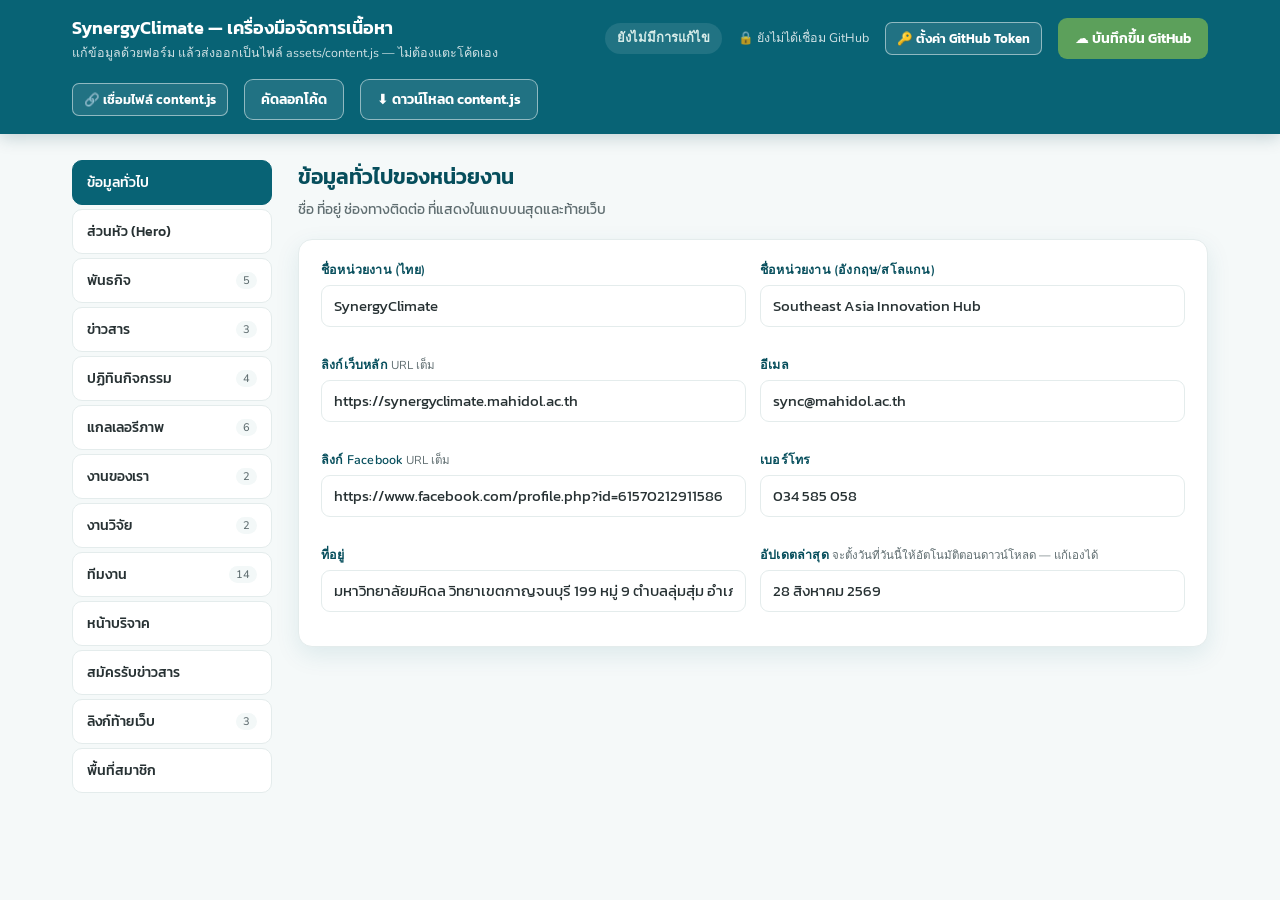
==== commit 0e52e4f2: "Add in-browser GitHub save to admin.html for team editing Re-track admin.html (removed from git prev" ====
--- a/admin.html
+++ b/admin.html
@@ -153,12 +153,44 @@
     </div>
     <div class="spacer"></div>
     <span id="statusPill" class="status clean">ยังไม่มีการแก้ไข</span>
+    <span id="ghStatus" class="sub" style="display:none"></span>
+    <button class="btn btn-ghost btn-sm" id="btnGhToken">🔑 ตั้งค่า GitHub Token</button>
+    <button class="btn btn-primary" id="btnSaveGithub">☁️ บันทึกขึ้น GitHub</button>
     <span id="fsConnectStatus" class="sub" style="display:none"></span>
     <span id="fsUnsupportedNote" class="sub" style="display:none">เบราว์เซอร์นี้บันทึกไฟล์ตรงไม่ได้ — ใช้ปุ่มดาวน์โหลดแทน</span>
     <button class="btn btn-ghost btn-sm" id="btnConnectFile" style="display:none">🔗 เชื่อมไฟล์ content.js</button>
     <button class="btn btn-ghost" id="btnCopy">คัดลอกโค้ด</button>
     <button class="btn btn-ghost" id="btnDownload">⬇ ดาวน์โหลด content.js</button>
-    <button class="btn btn-primary" id="btnSaveDirect" style="display:none">💾 อัปเดต content.js เลย</button>
+    <button class="btn btn-ghost" id="btnSaveDirect" style="display:none">💾 อัปเดต content.js ในเครื่องนี้</button>
+  </div>
+</div>
+
+<div class="modal-bg" id="tokenModalBg">
+  <div class="modal" style="max-width:540px">
+    <div class="modal-head">
+      <h3>เชื่อมต่อ GitHub เพื่อบันทึกขึ้นเว็บจริง</h3>
+      <div class="spacer"></div>
+      <button class="close-x" id="tokenModalClose">✕</button>
+    </div>
+    <div class="modal-body">
+      <p style="margin:0 0 12px;color:var(--muted);font-size:13.5px">
+        ต้องมี <b>GitHub Personal Access Token</b> ของบัญชีตัวเองที่ได้รับสิทธิ์เขียนไฟล์ในรีโพ
+        <code>SynergyClimate</code> ก่อน (ขอให้อาจารย์เนติยาเชิญเป็น collaborator ในรีโพก่อน ถ้ายังไม่ได้รับเชิญ)
+        วิธีสร้าง Token ดูได้ในไฟล์ <code>README-วิธีอัปเดต.md</code> หัวข้อ "เชื่อมต่อ GitHub"
+      </p>
+      <label class="field">
+        <span>Personal Access Token</span>
+        <input type="password" id="ghTokenInput" placeholder="github_pat_...">
+      </label>
+      <p style="font-size:12px;color:var(--muted);margin:10px 0 0">
+        Token นี้เก็บไว้ในเบราว์เซอร์นี้เท่านั้น (หายไปเมื่อปิดแท็บ) และส่งตรงไปที่ GitHub เท่านั้น
+        ไม่ผ่านเซิร์ฟเวอร์อื่นใด — ห้ามส่ง Token นี้ให้ใครทางแชทหรือที่อื่นเด็ดขาด
+      </p>
+    </div>
+    <div class="modal-foot">
+      <button class="btn btn-outline" id="btnGhTokenClear">ล้าง Token</button>
+      <button class="btn btn-primary" id="btnGhTokenSave">บันทึก Token</button>
+    </div>
   </div>
 </div>
 
@@ -908,6 +940,132 @@
   }
 
   /* ---------------------------------------------------------------------
+   *  บันทึกขึ้น GitHub โดยตรง — ผ่าน GitHub Contents API
+   *  ใช้ Personal Access Token ของผู้ใช้เอง (เก็บใน sessionStorage ของ
+   *  เบราว์เซอร์คนนั้นเท่านั้น หายไปเมื่อปิดแท็บ ไม่ถูกฝังในไฟล์นี้
+   *  และไม่ถูกส่งไปที่ใดนอกจาก api.github.com โดยตรง)
+   * ------------------------------------------------------------------- */
+  var GH_OWNER = "netiyak-dev";
+  var GH_REPO = "SynergyClimate";
+  var GH_BRANCH = "main";
+  var GH_PATH = "assets/content.js";
+  var GH_API = "https://api.github.com/repos/" + GH_OWNER + "/" + GH_REPO + "/contents/" + GH_PATH;
+  var GH_TOKEN_KEY = "synco_admin_gh_pat";
+
+  var ghStatusEl = document.getElementById("ghStatus");
+  var btnSaveGithub = document.getElementById("btnSaveGithub");
+  var btnGhToken = document.getElementById("btnGhToken");
+  var tokenModalBg = document.getElementById("tokenModalBg");
+  var ghTokenInput = document.getElementById("ghTokenInput");
+
+  function ghToken() {
+    try { return sessionStorage.getItem(GH_TOKEN_KEY) || ""; } catch (e) { return ""; }
+  }
+  function setGhToken(t) {
+    try {
+      if (t) sessionStorage.setItem(GH_TOKEN_KEY, t);
+      else sessionStorage.removeItem(GH_TOKEN_KEY);
+    } catch (e) { /* ไม่มี sessionStorage ก็ไม่เป็นไร — จะถามใหม่ทุกครั้ง */ }
+    updateGhUI();
+  }
+  function updateGhUI() {
+    var t = ghToken();
+    ghStatusEl.style.display = "";
+    ghStatusEl.textContent = t ? "🔑 เชื่อม GitHub แล้ว" : "🔒 ยังไม่ได้เชื่อม GitHub";
+  }
+  function openTokenModal() {
+    ghTokenInput.value = ghToken();
+    tokenModalBg.classList.add("show");
+    ghTokenInput.focus();
+  }
+  function closeTokenModal() { tokenModalBg.classList.remove("show"); }
+
+  document.getElementById("tokenModalClose").addEventListener("click", closeTokenModal);
+  tokenModalBg.addEventListener("click", function (e) { if (e.target === tokenModalBg) closeTokenModal(); });
+  document.getElementById("btnGhTokenSave").addEventListener("click", function () {
+    setGhToken(ghTokenInput.value.trim());
+    closeTokenModal();
+  });
+  document.getElementById("btnGhTokenClear").addEventListener("click", function () {
+    setGhToken("");
+    ghTokenInput.value = "";
+  });
+  btnGhToken.addEventListener("click", openTokenModal);
+  updateGhUI();
+
+  function b64EncodeUtf8(str) {
+    return btoa(unescape(encodeURIComponent(str)));
+  }
+  function ghHeaders(token) {
+    return {
+      Authorization: "Bearer " + token,
+      Accept: "application/vnd.github+json",
+      "X-GitHub-Api-Version": "2022-11-28",
+    };
+  }
+
+  function saveToGithub() {
+    var token = ghToken();
+    if (!token) { openTokenModal(); return; }
+
+    btnSaveGithub.disabled = true;
+    var origLabel = btnSaveGithub.textContent;
+    btnSaveGithub.textContent = "⏳ กำลังตรวจสอบไฟล์ล่าสุด...";
+
+    fetch(GH_API + "?ref=" + GH_BRANCH, { headers: ghHeaders(token) })
+      .then(function (res) {
+        if (res.status === 401) throw { kind: "auth" };
+        if (res.status === 404) throw { kind: "notfound" };
+        if (!res.ok) throw { kind: "other", status: res.status };
+        return res.json();
+      })
+      .then(function (fileData) {
+        btnSaveGithub.textContent = "⏳ กำลังบันทึก...";
+        var code = generateCode();
+        var body = {
+          message: "อัปเดตข้อมูลเว็บผ่านหน้า admin — " + todayThaiDate(),
+          content: b64EncodeUtf8(code),
+          sha: fileData.sha,
+          branch: GH_BRANCH,
+        };
+        return fetch(GH_API, {
+          method: "PUT",
+          headers: Object.assign({ "Content-Type": "application/json" }, ghHeaders(token)),
+          body: JSON.stringify(body),
+        }).then(function (res2) {
+          if (res2.status === 401) throw { kind: "auth" };
+          if (res2.status === 403) throw { kind: "forbidden" };
+          if (res2.status === 409 || res2.status === 422) throw { kind: "conflict" };
+          if (!res2.ok) throw { kind: "other", status: res2.status };
+          return res2.json();
+        });
+      })
+      .then(function () {
+        dirty = false;
+        var pill = document.getElementById("statusPill");
+        var t = new Date().toLocaleTimeString("th-TH", { hour: "2-digit", minute: "2-digit" });
+        pill.textContent = "บันทึกขึ้น GitHub แล้ว ✓ (" + t + " น. — เว็บจะอัปเดตใน ~1 นาที)";
+        pill.className = "status clean";
+      })
+      .catch(function (err) {
+        console.error(err);
+        var msg;
+        if (err && err.kind === "auth") msg = "Token ไม่ถูกต้องหรือหมดอายุ — กด 🔑 ตั้งค่า GitHub Token เพื่อใส่ใหม่";
+        else if (err && err.kind === "forbidden") msg = "Token นี้ไม่มีสิทธิ์เขียนไฟล์ในรีโพนี้ — ตรวจสอบว่า Token มีสิทธิ์ Contents: Read and write และบัญชีนี้ได้รับเชิญเป็น collaborator ของรีโพแล้ว";
+        else if (err && err.kind === "notfound") msg = "ไม่พบไฟล์หรือรีโพ — ตรวจสอบว่า Token มีสิทธิ์เข้าถึงรีโพ SynergyClimate";
+        else if (err && err.kind === "conflict") msg = "มีคนบันทึกทับไปก่อนหน้าแล้ว — กรุณารีโหลดหน้านี้ใหม่ก่อนแก้ไขซ้ำ เพื่อไม่ให้ข้อมูลของคนอื่นหาย";
+        else msg = "บันทึกไม่สำเร็จ" + (err && err.status ? " (HTTP " + err.status + ")" : "");
+        alert(msg);
+      })
+      .finally(function () {
+        btnSaveGithub.disabled = false;
+        btnSaveGithub.textContent = origLabel;
+      });
+  }
+
+  btnSaveGithub.addEventListener("click", saveToGithub);
+
+  /* ---------------------------------------------------------------------
    *  แจ้งเตือนถ้าเปิดไฟล์นี้โดยไม่พบ content.js เดิม
    * ------------------------------------------------------------------- */
   if (!loadedFromFile) {
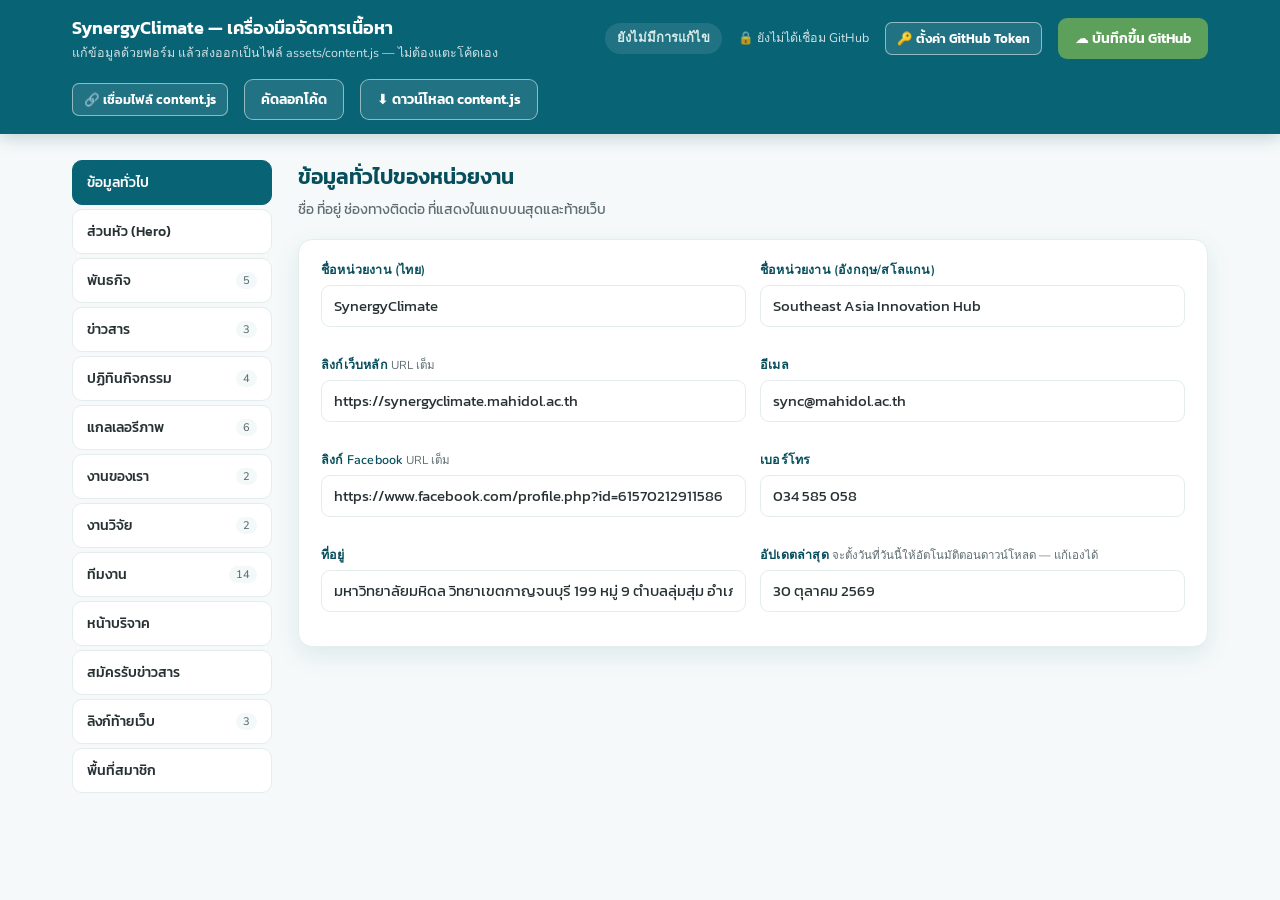
==== commit 0ee9660e: "Add Apps Script newsletter signup and Drive image upload" ====
--- a/admin.html
+++ b/admin.html
@@ -85,6 +85,12 @@
 }
 .field input:focus,.field textarea:focus{outline:none;border-color:var(--teal)}
 .field textarea{resize:vertical;min-height:64px}
+.up-row{display:flex;gap:8px;align-items:center}
+.up-row input{flex:1;min-width:0}
+.up-row .btn{white-space:nowrap;flex:none}
+.up-prev{flex:none;width:38px;height:38px;border-radius:8px;border:1px solid var(--line);background:var(--bg-mint) center/cover no-repeat}
+.up-msg{font-size:12px;color:var(--muted);min-height:0}
+.up-msg.err{color:var(--danger)}
 .checkfield{display:flex;align-items:center;gap:9px;font-size:14px;font-weight:600;color:var(--teal-dark)}
 .checkfield input{width:17px;height:17px}
 
@@ -162,6 +168,31 @@
     <button class="btn btn-ghost" id="btnCopy">คัดลอกโค้ด</button>
     <button class="btn btn-ghost" id="btnDownload">⬇ ดาวน์โหลด content.js</button>
     <button class="btn btn-ghost" id="btnSaveDirect" style="display:none">💾 อัปเดต content.js ในเครื่องนี้</button>
+  </div>
+</div>
+
+<div class="modal-bg" id="upKeyModalBg">
+  <div class="modal" style="max-width:480px">
+    <div class="modal-head">
+      <h3>รหัสอัปโหลดรูป (Google Drive)</h3>
+      <div class="spacer"></div>
+      <button class="close-x" id="upKeyClose">✕</button>
+    </div>
+    <div class="modal-body">
+      <p style="margin:0 0 12px;color:var(--muted);font-size:13.5px">
+        รูปจะถูกย่อแล้วเก็บในโฟลเดอร์ Google Drive ของกลุ่ม ใส่รหัสอัปโหลดที่ผู้ดูแลตั้งไว้
+        (ตั้งได้จากเมนู “📧 ข่าวสาร → ตั้งรหัสอัปโหลดรูป” ใน Google Sheet — ดู README ข้อ 4)
+      </p>
+      <label class="field">
+        <span>รหัสอัปโหลด</span>
+        <input type="password" id="upKeyInput" autocomplete="off">
+      </label>
+      <p style="font-size:12px;color:var(--muted);margin:10px 0 0">รหัสนี้เก็บไว้ในเบราว์เซอร์นี้เท่านั้น และหายไปเมื่อปิดแท็บ</p>
+    </div>
+    <div class="modal-foot">
+      <button class="btn btn-outline" id="upKeyCancel">ยกเลิก</button>
+      <button class="btn btn-primary" id="upKeyOk">ตกลง</button>
+    </div>
   </div>
 </div>
 
@@ -240,8 +271,8 @@
       mission: { intro:"", pillars:[] },
       news: [], events: [], gallery: [], projects: [], publications: [], team: [],
       research: { intro:"", murexEnabled:true, murexLabel:"ดูผลงานวิจัยทั้งหมดบน MUREX (Mahidol Research EXperts)", murexUrl:"https://murex.mahidol.ac.th/" },
-      donate: { intro:"", methods:[], qrImage:"", officialLabel:"", officialHref:"", note:"" },
-      newsletter: { enabled:false, title:"", subtitle:"", actionUrl:"", emailField:"email", buttonLabel:"สมัครรับข่าวสาร", note:"" },
+      donate: { enabled:true, intro:"", methods:[], qrImage:"", officialLabel:"", officialHref:"", note:"" },
+      newsletter: { enabled:false, title:"", subtitle:"", actionUrl:"", emailField:"email", consent:"", buttonLabel:"สมัครรับข่าวสาร", note:"" },
       footerLinks: [],
     };
   }
@@ -268,6 +299,104 @@
     if (cls) e.className = cls;
     if (html != null) e.innerHTML = html;
     return e;
+  }
+
+  /* ---------------------------------------------------------------------
+   *  อัปโหลดรูปไป Google Drive ผ่าน Apps Script Web App (URL เดียวกับช่อง
+   *  Action URL ในแท็บ "สมัครรับข่าวสาร") — รูปถูกย่อเป็น JPEG ในเบราว์เซอร์ก่อนส่ง
+   *  รหัสอัปโหลดเก็บใน sessionStorage ของแท็บนี้เท่านั้น ไม่ถูกบันทึกลง content.js
+   * ------------------------------------------------------------------- */
+  var UP_KEY_STORE = "synco_admin_upload_key", UP_MAX_SIDE = 1600, UP_QUALITY = 0.85;
+  function upKey() { try { return sessionStorage.getItem(UP_KEY_STORE) || ""; } catch (e) { return ""; } }
+  function setUpKey(k) { try { if (k) sessionStorage.setItem(UP_KEY_STORE, k); else sessionStorage.removeItem(UP_KEY_STORE); } catch (e) {} }
+  function upUrl() {
+    var u = String((state.newsletter || {}).actionUrl || "").trim();
+    return /^https:\/\/script\.google\.com\/macros\/s\//.test(u) ? u : "";
+  }
+  function askUpKey() {
+    return new Promise(function (resolve, reject) {
+      var bg = document.getElementById("upKeyModalBg"), inp = document.getElementById("upKeyInput");
+      var ok = document.getElementById("upKeyOk"), cancel = document.getElementById("upKeyCancel"), x = document.getElementById("upKeyClose");
+      function done(val) {
+        bg.classList.remove("show");
+        ok.onclick = cancel.onclick = x.onclick = inp.onkeydown = null;
+        if (val) { setUpKey(val); resolve(val); } else reject(new Error("cancel"));
+      }
+      inp.value = "";
+      ok.onclick = function () { done(inp.value.trim()); };
+      cancel.onclick = x.onclick = function () { done(""); };
+      inp.onkeydown = function (e) { if (e.key === "Enter") { e.preventDefault(); done(inp.value.trim()); } };
+      bg.classList.add("show"); inp.focus();
+    });
+  }
+  function fileToJpegBase64(file) {
+    return new Promise(function (resolve, reject) {
+      var url = URL.createObjectURL(file), img = new Image();
+      img.onload = function () {
+        var s = Math.min(1, UP_MAX_SIDE / Math.max(img.naturalWidth, img.naturalHeight));
+        var c = document.createElement("canvas");
+        c.width = Math.max(1, Math.round(img.naturalWidth * s)); c.height = Math.max(1, Math.round(img.naturalHeight * s));
+        var ctx = c.getContext("2d");
+        ctx.fillStyle = "#fff"; ctx.fillRect(0, 0, c.width, c.height);   // พื้นขาวแทนส่วนโปร่งใสของ PNG
+        ctx.drawImage(img, 0, 0, c.width, c.height);
+        URL.revokeObjectURL(url);
+        resolve(c.toDataURL("image/jpeg", UP_QUALITY).split(",")[1]);
+      };
+      img.onerror = function () { URL.revokeObjectURL(url); reject(new Error("เปิดไฟล์รูปนี้ไม่ได้ — กรุณาใช้ไฟล์ JPG หรือ PNG (รูป HEIC จาก iPhone ต้องแปลงก่อน)")); };
+      img.src = url;
+    });
+  }
+  var UP_ERR = {
+    not_configured: "ยังไม่ได้ตั้งรหัสอัปโหลดใน Google Sheet (เมนู 📧 ข่าวสาร → ตั้งรหัสอัปโหลดรูป)",
+    bad_key: "รหัสอัปโหลดไม่ถูกต้อง — กดอัปโหลดอีกครั้งเพื่อใส่รหัสใหม่",
+    locked: "ใส่รหัสผิดหลายครั้ง ระบบล็อกชั่วคราว กรุณารอ 10 นาที",
+    too_large: "ไฟล์ใหญ่เกินไป",
+    bad_image: "ไฟล์นี้ไม่ใช่รูปที่รองรับ",
+    sharing_blocked: "บัญชี Google นี้ไม่อนุญาตให้แชร์ไฟล์แบบ “ทุกคนที่มีลิงก์” รูปจึงแสดงบนเว็บไม่ได้ — ดู README ข้อ 4"
+  };
+  function uploadImage(file) {
+    var url = upUrl();
+    if (!url) return Promise.reject(new Error("ยังไม่ได้ใส่ URL ของ Apps Script ในแท็บ “สมัครรับข่าวสาร” (ช่อง Action URL) — ดู README ข้อ 4"));
+    var keyP = upKey() ? Promise.resolve(upKey()) : askUpKey();
+    return keyP.then(function (key) {
+      return fileToJpegBase64(file).then(function (b64) {
+        var data = new URLSearchParams();
+        data.append("action", "upload"); data.append("key", key);
+        data.append("name", file.name || "image"); data.append("data", b64);
+        return fetch(url, { method: "POST", body: data });
+      });
+    }).then(function (r) { return r.json(); }, function (err) {
+      if (err && err.message === "cancel") throw err;
+      throw new Error(err && /รูป/.test(err.message) ? err.message : "เชื่อมต่อ Google ไม่สำเร็จ ตรวจสอบอินเทอร์เน็ตและ URL ของ Apps Script");
+    }).then(function (res) {
+      if (res && res.ok && res.url) return res.url;
+      if (res && (res.error === "bad_key" || res.error === "locked")) setUpKey("");
+      throw new Error(UP_ERR[res && res.error] || "อัปโหลดไม่สำเร็จ กรุณาลองใหม่");
+    });
+  }
+  function attachUploader(wrap, input, onChange) {
+    var row = el("div", "up-row"), prev = el("div", "up-prev"), msg = el("div", "up-msg");
+    var btn = el("button", "btn btn-outline btn-sm", "⬆ อัปโหลดรูป"); btn.type = "button";
+    var picker = document.createElement("input"); picker.type = "file"; picker.accept = "image/*"; picker.style.display = "none";
+    function showPrev() { var v = input.value.trim(); prev.style.backgroundImage = v ? 'url("' + v.replace(/["\\\n]/g, "") + '")' : ""; }
+    input.addEventListener("input", showPrev);
+    btn.addEventListener("click", function (e) { e.preventDefault(); picker.value = ""; picker.click(); });
+    picker.addEventListener("click", function (e) { e.stopPropagation(); });
+    picker.addEventListener("change", function () {
+      var f = picker.files && picker.files[0];
+      if (!f) return;
+      btn.disabled = true; msg.className = "up-msg"; msg.textContent = "กำลังอัปโหลด…";
+      uploadImage(f).then(function (url) {
+        input.value = url; onChange(url); markDirty(); showPrev();
+        msg.textContent = "อัปโหลดแล้ว ✓ (อย่าลืมกดบันทึกเนื้อหา)";
+      }).catch(function (err) {
+        if (err && err.message === "cancel") { msg.textContent = ""; return; }
+        msg.className = "up-msg err"; msg.textContent = err.message;
+      }).then(function () { btn.disabled = false; });
+    });
+    row.appendChild(prev); row.appendChild(input); row.appendChild(btn);
+    wrap.appendChild(row); wrap.appendChild(picker); wrap.appendChild(msg);
+    showPrev();
   }
 
   function makeField(labelText, hint, value, onChange, opts) {
@@ -287,7 +416,8 @@
       onChange(input.value);
       markDirty();
     });
-    wrap.appendChild(input);
+    if (opts.upload) attachUploader(wrap, input, onChange);
+    else wrap.appendChild(input);
     return wrap;
   }
 
@@ -351,6 +481,7 @@
           textarea: f.type === "textarea",
           type: f.type === "date" ? "date" : "text",
           placeholder: f.placeholder,
+          upload: f.key === "image" || f.key === "photo",
         });
         if (f.full) {
           flushGrid();
@@ -584,6 +715,7 @@
 
     var d = state.donate;
     var card = el("div", "card");
+    card.appendChild(makeCheckField("แสดงหน้าร่วมบริจาคบนเว็บ", d.enabled !== false, function (v) { d.enabled = v; }));
     card.appendChild(makeField("ข้อความนำ", null, d.intro, function (v) { d.intro = v; }, { textarea: true }));
     p.appendChild(card);
 
@@ -599,7 +731,7 @@
     p.appendChild(mCard);
 
     var card2 = el("div", "card");
-    card2.appendChild(makeField("ลิงก์รูป QR พร้อมเพย์ (ไม่ใส่ก็ได้)", null, d.qrImage, function (v) { d.qrImage = v; }));
+    card2.appendChild(makeField("ลิงก์รูป QR พร้อมเพย์ (ไม่ใส่ก็ได้)", null, d.qrImage, function (v) { d.qrImage = v; }, { upload: true }));
     var grid = el("div", "grid2");
     grid.appendChild(makeField("ข้อความลิงก์ช่องทางทางการ", null, d.officialLabel, function (v) { d.officialLabel = v; }));
     grid.appendChild(makeField("ลิงก์หน้าบริจาคทางการ (ไม่ใส่ก็ได้)", null, d.officialHref, function (v) { d.officialHref = v; }));
@@ -613,16 +745,17 @@
    * ------------------------------------------------------------------- */
   (function buildNewsletterPanel() {
     var p = panelEls.newsletter;
-    p.appendChild(el("div", "panel-head", "<h2>สมัครรับข่าวสาร</h2><p>แถบฟอร์มอีเมล — ต้องเชื่อมกับบริการอย่าง MailerLite/Brevo ก่อนถึงจะเก็บรายชื่อได้ (ดู README)</p>"));
+    p.appendChild(el("div", "panel-head", "<h2>สมัครรับข่าวสาร</h2><p>แถบฟอร์มอีเมล — ต้องเชื่อมกับ Google Apps Script (เก็บรายชื่อลง Google Sheet) ก่อนถึงจะใช้งานได้ (ดู README ข้อ 6)</p>"));
     var n = state.newsletter;
     var card = el("div", "card");
     card.appendChild(makeCheckField("เปิดใช้งานแถบสมัครรับข่าวสาร", n.enabled, function (v) { n.enabled = v; }));
     card.appendChild(makeField("หัวข้อ", null, n.title, function (v) { n.title = v; }));
     card.appendChild(makeField("คำอธิบายย่อย", null, n.subtitle, function (v) { n.subtitle = v; }, { textarea: true }));
     var grid = el("div", "grid2");
-    grid.appendChild(makeField("Action URL ของฟอร์ม", "จากบริการ newsletter", n.actionUrl, function (v) { n.actionUrl = v; }));
-    grid.appendChild(makeField("ชื่อช่องอีเมล (emailField)", "MailerLite: fields[email] · Brevo/Mailchimp: EMAIL", n.emailField, function (v) { n.emailField = v; }));
+    grid.appendChild(makeField("Action URL ของฟอร์ม", "URL ของ Apps Script Web App (ลงท้าย /exec)", n.actionUrl, function (v) { n.actionUrl = v; }));
+    grid.appendChild(makeField("ชื่อช่องอีเมล (emailField)", "ใช้ Apps Script: ไม่ต้องแก้ · MailerLite: fields[email] · Brevo/Mailchimp: EMAIL", n.emailField, function (v) { n.emailField = v; }));
     card.appendChild(grid);
+    card.appendChild(makeField("ข้อความขอความยินยอม (PDPA)", "แสดงเป็นช่องติ๊กใต้ฟอร์ม · เว้นว่าง = ใช้ข้อความมาตรฐาน", n.consent, function (v) { n.consent = v; }, { textarea: true }));
     card.appendChild(makeField("ข้อความปุ่ม", null, n.buttonLabel, function (v) { n.buttonLabel = v; }));
     card.appendChild(makeField("หมายเหตุใต้ฟอร์ม", null, n.note, function (v) { n.note = v; }));
     p.appendChild(card);
@@ -737,6 +870,7 @@
     out.push("  ],");
     out.push("");
     out.push("  donate: {");
+    out.push(pad(2) + "enabled: " + (s.donate.enabled !== false) + ",");
     out.push(pad(2) + "intro: " + jsStr(s.donate.intro) + ",");
     out.push(pad(2) + "methods: [");
     out.push(serializeList(s.donate.methods, ["label","value","note"], 3));
@@ -746,7 +880,7 @@
     out.push("");
     out.push("  newsletter: {");
     out.push(pad(2) + "enabled: " + !!s.newsletter.enabled + ",");
-    out.push(serializeObj(s.newsletter, ["title","subtitle","actionUrl","emailField","buttonLabel","note"], 2));
+    out.push(serializeObj(s.newsletter, ["title","subtitle","actionUrl","emailField","consent","buttonLabel","note"], 2));
     out.push("  },");
     out.push("");
     out.push("  footerLinks: [");
